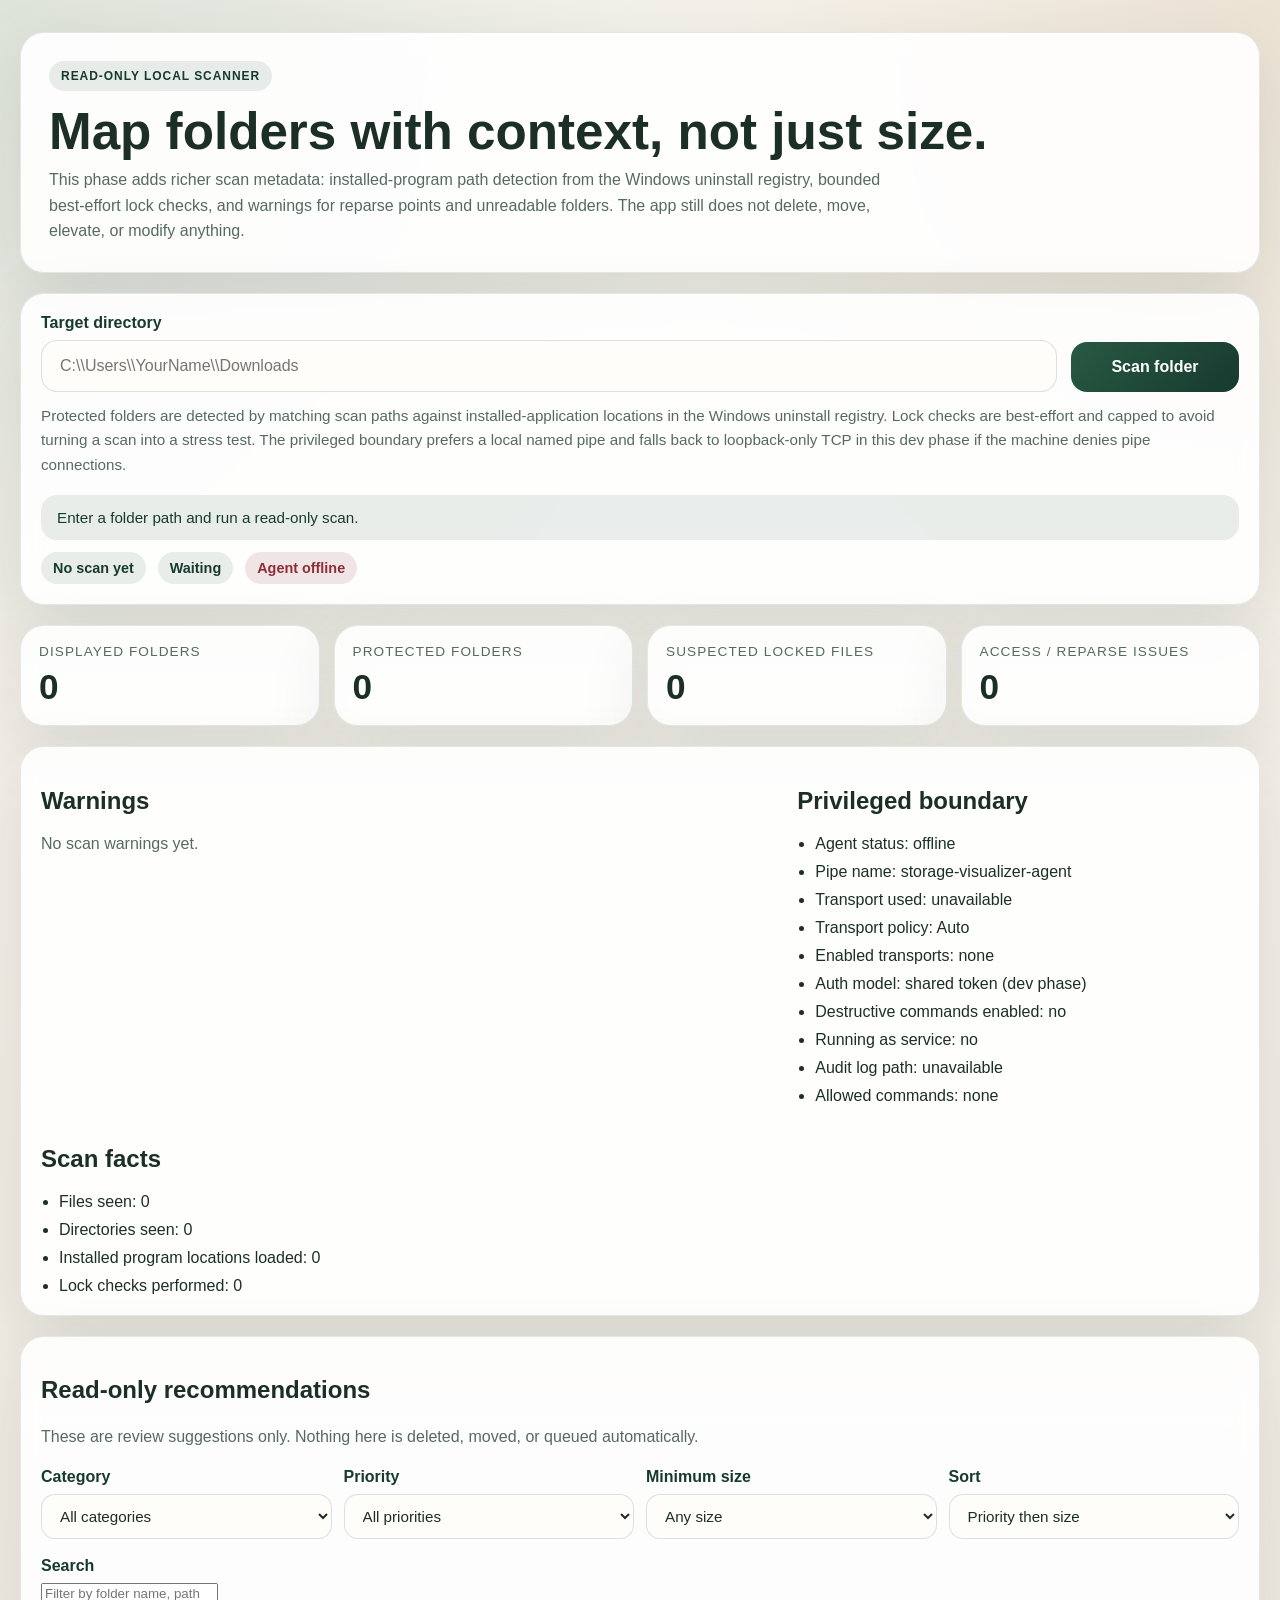
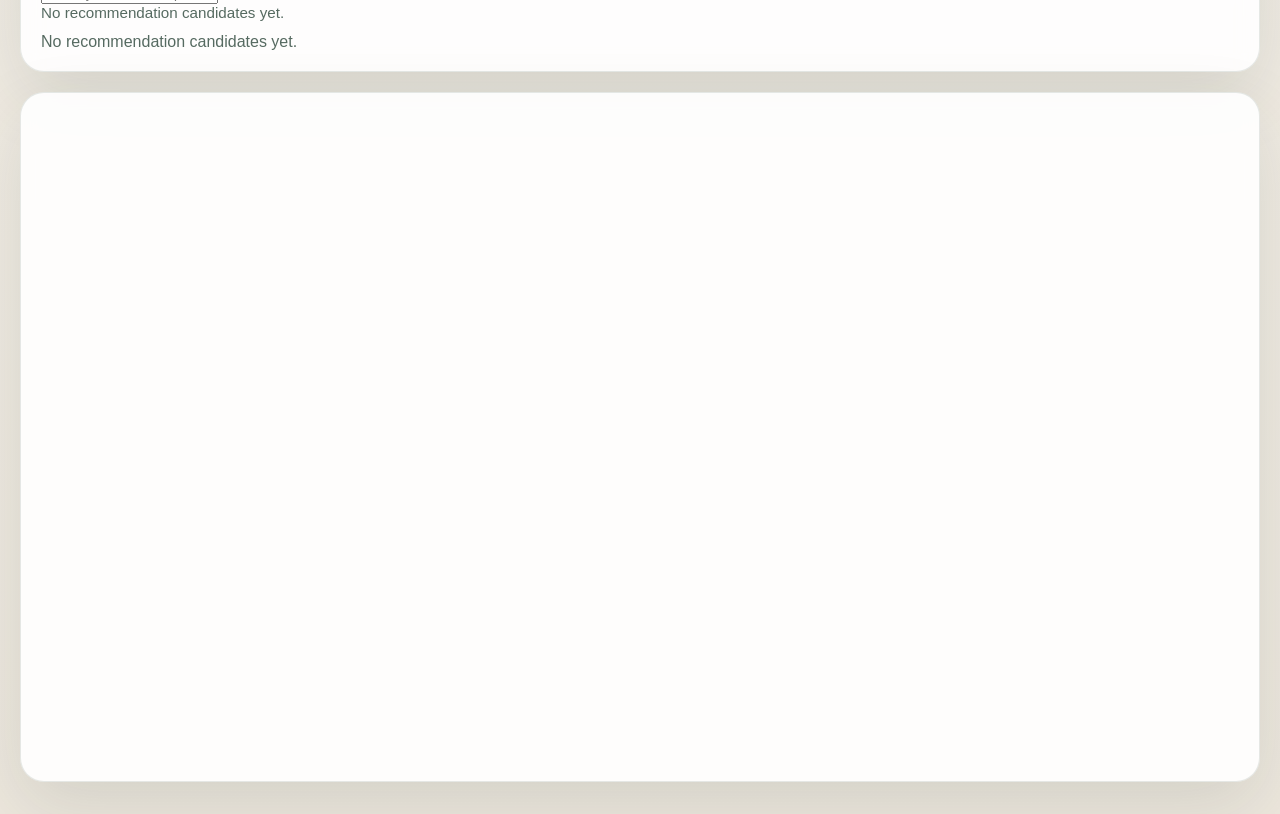
==== src/StorageVisualizer.App/wwwroot/index.html @ 96028c7a "- Hardened OS-level pipe ACL enforcement" ====
<!DOCTYPE html>
<html lang="en">
<head>
    <meta charset="UTF-8">
    <meta name="viewport" content="width=device-width, initial-scale=1.0">
    <title>Storage Visualizer</title>
    <script src="https://cdn.plot.ly/plotly-2.27.0.min.js"></script>
    <style>
        :root {
            color-scheme: light;
            --bg: #f4f1ea;
            --panel: rgba(255, 255, 255, 0.9);
            --panel-border: rgba(51, 74, 61, 0.12);
            --ink: #1b2f26;
            --muted: #566a61;
            --accent: #285943;
            --accent-strong: #173a2f;
            --danger: #8c2f39;
            --warn: #9b6b18;
            --shadow: 0 24px 70px rgba(27, 47, 38, 0.12);
        }

        * {
            box-sizing: border-box;
        }

        body {
            margin: 0;
            min-height: 100vh;
            font-family: "Segoe UI", sans-serif;
            color: var(--ink);
            background:
                radial-gradient(circle at top left, rgba(95, 143, 118, 0.16), transparent 28%),
                radial-gradient(circle at top right, rgba(184, 136, 79, 0.16), transparent 24%),
                linear-gradient(180deg, #f7f4ee 0%, #ede7dd 100%);
        }

        main {
            width: min(1240px, calc(100% - 32px));
            margin: 32px auto;
        }

        .hero,
        .panel,
        .metric {
            background: var(--panel);
            backdrop-filter: blur(10px);
            border: 1px solid var(--panel-border);
            border-radius: 24px;
            box-shadow: var(--shadow);
        }

        .hero {
            padding: 28px;
            margin-bottom: 20px;
        }

        .eyebrow {
            display: inline-flex;
            align-items: center;
            gap: 8px;
            padding: 8px 12px;
            border-radius: 999px;
            background: rgba(40, 89, 67, 0.1);
            color: var(--accent-strong);
            font-size: 12px;
            font-weight: 700;
            letter-spacing: 0.08em;
            text-transform: uppercase;
        }

        h1 {
            margin: 16px 0 10px;
            font-size: clamp(2rem, 4vw, 3.4rem);
            line-height: 0.98;
        }

        .hero p,
        .helper,
        .subtle {
            color: var(--muted);
            line-height: 1.6;
        }

        .hero p {
            max-width: 860px;
            margin: 0;
            font-size: 1rem;
        }

        .panel {
            padding: 20px;
            margin-bottom: 20px;
        }

        .controls {
            display: grid;
            grid-template-columns: minmax(0, 1fr) auto;
            gap: 14px;
            align-items: end;
        }

        .field-label {
            display: block;
            margin-bottom: 8px;
            font-weight: 600;
            color: var(--accent-strong);
        }

        input[type="text"] {
            width: 100%;
            border: 1px solid rgba(27, 47, 38, 0.14);
            border-radius: 16px;
            padding: 16px 18px;
            font-size: 1rem;
            background: #fffdf9;
            color: var(--ink);
        }

        input[type="text"]:focus {
            outline: 2px solid rgba(40, 89, 67, 0.22);
            border-color: rgba(40, 89, 67, 0.36);
        }

        button {
            border: 0;
            border-radius: 16px;
            padding: 16px 22px;
            min-width: 168px;
            font-size: 1rem;
            font-weight: 700;
            cursor: pointer;
            color: #fff;
            background: linear-gradient(135deg, var(--accent) 0%, var(--accent-strong) 100%);
            transition: transform 120ms ease, opacity 120ms ease;
        }

        button:hover:not(:disabled) {
            transform: translateY(-1px);
        }

        button:disabled {
            cursor: wait;
            opacity: 0.72;
        }

        .helper {
            margin-top: 12px;
            font-size: 0.95rem;
        }

        .status {
            margin-top: 18px;
            padding: 14px 16px;
            border-radius: 16px;
            font-size: 0.95rem;
        }

        .status.info {
            color: var(--accent-strong);
            background: rgba(40, 89, 67, 0.1);
        }

        .status.error {
            color: var(--danger);
            background: rgba(140, 47, 57, 0.1);
        }

        .status.warn {
            color: var(--warn);
            background: rgba(155, 107, 24, 0.12);
        }

        .metrics {
            display: grid;
            grid-template-columns: repeat(4, minmax(0, 1fr));
            gap: 14px;
            margin-bottom: 20px;
        }

        .metric {
            padding: 18px;
        }

        .metric-label {
            margin: 0 0 8px;
            font-size: 0.85rem;
            text-transform: uppercase;
            letter-spacing: 0.08em;
            color: var(--muted);
        }

        .metric-value {
            margin: 0;
            font-size: clamp(1.4rem, 3vw, 2.2rem);
            font-weight: 700;
        }

        .detail-grid {
            display: grid;
            grid-template-columns: 1.25fr 0.75fr;
            gap: 20px;
            align-items: start;
        }

        .list {
            margin: 0;
            padding-left: 18px;
        }

        .list li + li {
            margin-top: 10px;
        }

        .empty-note {
            margin: 0;
            color: var(--muted);
        }

        .meta-line {
            display: flex;
            flex-wrap: wrap;
            gap: 12px;
            margin-top: 12px;
            color: var(--muted);
            font-size: 0.92rem;
        }

        .pill {
            display: inline-flex;
            align-items: center;
            padding: 8px 12px;
            border-radius: 999px;
            background: rgba(40, 89, 67, 0.1);
            color: var(--accent-strong);
            font-weight: 600;
            font-size: 0.9rem;
        }

        .pill.offline {
            background: rgba(140, 47, 57, 0.12);
            color: var(--danger);
        }

        .pill.warn {
            background: rgba(155, 107, 24, 0.12);
            color: var(--warn);
        }

        .recommendation-card {
            padding: 16px;
            border-radius: 18px;
            background: rgba(40, 89, 67, 0.06);
            border: 1px solid rgba(40, 89, 67, 0.1);
        }

        .recommendation-card + .recommendation-card {
            margin-top: 14px;
        }

        .recommendation-title {
            margin: 0 0 8px;
            font-size: 1rem;
            color: var(--accent-strong);
        }

        .recommendation-meta {
            margin: 0 0 8px;
            color: var(--muted);
            font-size: 0.92rem;
        }

        .recommendation-filters {
            display: grid;
            grid-template-columns: repeat(4, minmax(0, 1fr));
            gap: 12px;
            margin: 18px 0;
        }

        .recommendation-filters select,
        .recommendation-filters input[type="search"] {
            width: 100%;
            border: 1px solid rgba(27, 47, 38, 0.14);
            border-radius: 14px;
            padding: 12px 14px;
            font-size: 0.95rem;
            background: #fffdf9;
            color: var(--ink);
        }

        .recommendation-summary {
            margin: 0 0 12px;
            color: var(--muted);
            font-size: 0.95rem;
        }

        .chart-shell {
            min-height: 72vh;
            position: relative;
            overflow: hidden;
        }

        #chart {
            width: 100%;
            height: 72vh;
            min-height: 520px;
        }

        .overlay {
            position: absolute;
            inset: 0;
            display: none;
            align-items: center;
            justify-content: center;
            background: rgba(244, 241, 234, 0.72);
            z-index: 1;
        }

        .overlay.active {
            display: flex;
        }

        .spinner {
            width: 56px;
            height: 56px;
            border-radius: 50%;
            border: 5px solid rgba(40, 89, 67, 0.14);
            border-top-color: var(--accent);
            animation: spin 0.9s linear infinite;
        }

        @keyframes spin {
            to {
                transform: rotate(360deg);
            }
        }

        @media (max-width: 900px) {
            .metrics {
                grid-template-columns: repeat(2, minmax(0, 1fr));
            }

            .detail-grid {
                grid-template-columns: 1fr;
            }
        }

        @media (max-width: 720px) {
            main {
                width: min(100% - 20px, 100%);
                margin: 16px auto;
            }

            .hero,
            .panel,
            .metric {
                border-radius: 20px;
                padding: 18px;
            }

            .controls,
            .metrics,
            .recommendation-filters {
                grid-template-columns: 1fr;
            }

            button {
                width: 100%;
            }

            #chart {
                min-height: 420px;
            }
        }
    </style>
</head>
<body>
<main>
    <section class="hero">
        <div class="eyebrow">Read-only local scanner</div>
        <h1>Map folders with context, not just size.</h1>
        <p>
            This phase adds richer scan metadata: installed-program path detection from the Windows uninstall registry,
            bounded best-effort lock checks, and warnings for reparse points and unreadable folders. The app still does not delete,
            move, elevate, or modify anything.
        </p>
    </section>

    <section class="panel">
        <div class="controls">
            <div>
                <label class="field-label" for="targetPath">Target directory</label>
                <input id="targetPath" type="text" placeholder="C:\\Users\\YourName\\Downloads" />
            </div>
            <button id="scanButton" type="button">Scan folder</button>
        </div>

        <div class="helper">
            Protected folders are detected by matching scan paths against installed-application locations in the Windows uninstall registry.
            Lock checks are best-effort and capped to avoid turning a scan into a stress test.
            The privileged boundary prefers a local named pipe and falls back to loopback-only TCP in this dev phase if the machine denies pipe connections.
        </div>

        <div id="status" class="status info">Enter a folder path and run a read-only scan.</div>
        <div class="meta-line">
            <span class="pill" id="rootPathPill">No scan yet</span>
            <span class="pill" id="scanTimePill">Waiting</span>
            <span class="pill offline" id="agentStatusPill">Agent offline</span>
        </div>
    </section>

    <section class="metrics">
        <article class="metric">
            <p class="metric-label">Displayed folders</p>
            <p class="metric-value" id="displayedNodesValue">0</p>
        </article>
        <article class="metric">
            <p class="metric-label">Protected folders</p>
            <p class="metric-value" id="protectedNodesValue">0</p>
        </article>
        <article class="metric">
            <p class="metric-label">Suspected locked files</p>
            <p class="metric-value" id="lockedFilesValue">0</p>
        </article>
        <article class="metric">
            <p class="metric-label">Access / reparse issues</p>
            <p class="metric-value" id="issueCountValue">0</p>
        </article>
    </section>

    <section class="panel detail-grid">
        <div>
            <h2>Warnings</h2>
            <ul id="warningsList" class="list"></ul>
            <p id="warningsEmpty" class="empty-note">No scan warnings yet.</p>
        </div>
        <div>
            <h2>Privileged boundary</h2>
            <ul id="agentFactsList" class="list">
                <li>Agent status: offline</li>
                <li>Transport: named pipe preferred, loopback fallback enabled</li>
                <li>Auth model: shared token in this dev phase</li>
                <li>Destructive commands: denied in this phase</li>
            </ul>
        </div>
        <div>
            <h2>Scan facts</h2>
            <ul id="factsList" class="list">
                <li>Files seen: 0</li>
                <li>Directories seen: 0</li>
                <li>Installed program locations loaded: 0</li>
                <li>Lock checks performed: 0</li>
            </ul>
        </div>
    </section>

    <section class="panel">
        <h2>Read-only recommendations</h2>
        <p class="subtle">
            These are review suggestions only. Nothing here is deleted, moved, or queued automatically.
        </p>
        <div class="recommendation-filters">
            <div>
                <label class="field-label" for="recommendationCategoryFilter">Category</label>
                <select id="recommendationCategoryFilter">
                    <option value="all">All categories</option>
                </select>
            </div>
            <div>
                <label class="field-label" for="recommendationPriorityFilter">Priority</label>
                <select id="recommendationPriorityFilter">
                    <option value="all">All priorities</option>
                    <option value="high">High</option>
                    <option value="medium">Medium</option>
                    <option value="review">Review</option>
                </select>
            </div>
            <div>
                <label class="field-label" for="recommendationSizeFilter">Minimum size</label>
                <select id="recommendationSizeFilter">
                    <option value="0">Any size</option>
                    <option value="134217728">128 MB+</option>
                    <option value="268435456">256 MB+</option>
                    <option value="536870912">512 MB+</option>
                    <option value="1073741824">1 GB+</option>
                </select>
            </div>
            <div>
                <label class="field-label" for="recommendationSort">Sort</label>
                <select id="recommendationSort">
                    <option value="priority">Priority then size</option>
                    <option value="size">Largest first</option>
                    <option value="category">Category</option>
                </select>
            </div>
        </div>
        <div>
            <label class="field-label" for="recommendationSearch">Search</label>
            <input id="recommendationSearch" type="search" placeholder="Filter by folder name, path, or reason" />
        </div>
        <p id="recommendationSummary" class="recommendation-summary">No recommendation candidates yet.</p>
        <div id="recommendationsList"></div>
        <p id="recommendationsEmpty" class="empty-note">No recommendation candidates yet.</p>
    </section>

    <section class="panel chart-shell">
        <div id="overlay" class="overlay" aria-hidden="true">
            <div class="spinner" aria-label="Scanning"></div>
        </div>
        <div id="chart"></div>
    </section>
</main>

<script>
    const targetPathInput = document.getElementById("targetPath");
    const scanButton = document.getElementById("scanButton");
    const overlay = document.getElementById("overlay");
    const statusBox = document.getElementById("status");
    const chartDiv = document.getElementById("chart");
    const rootPathPill = document.getElementById("rootPathPill");
    const scanTimePill = document.getElementById("scanTimePill");
    const displayedNodesValue = document.getElementById("displayedNodesValue");
    const protectedNodesValue = document.getElementById("protectedNodesValue");
    const lockedFilesValue = document.getElementById("lockedFilesValue");
    const issueCountValue = document.getElementById("issueCountValue");
    const agentStatusPill = document.getElementById("agentStatusPill");
    const agentFactsList = document.getElementById("agentFactsList");
    const warningsList = document.getElementById("warningsList");
    const warningsEmpty = document.getElementById("warningsEmpty");
    const factsList = document.getElementById("factsList");
    const recommendationsList = document.getElementById("recommendationsList");
    const recommendationsEmpty = document.getElementById("recommendationsEmpty");
    const recommendationCategoryFilter = document.getElementById("recommendationCategoryFilter");
    const recommendationPriorityFilter = document.getElementById("recommendationPriorityFilter");
    const recommendationSizeFilter = document.getElementById("recommendationSizeFilter");
    const recommendationSort = document.getElementById("recommendationSort");
    const recommendationSearch = document.getElementById("recommendationSearch");
    const recommendationSummary = document.getElementById("recommendationSummary");
    let latestRecommendations = [];

    const setStatus = (message, kind = "info") => {
        statusBox.textContent = message;
        statusBox.className = `status ${kind}`;
    };

    const formatTimestamp = (value) => {
        if (!value) {
            return "Waiting";
        }

        const date = new Date(value);
        if (Number.isNaN(date.getTime())) {
            return "Unknown";
        }

        return date.toLocaleString();
    };

    const formatBytes = (value) => {
        const bytes = Number(value || 0);
        if (bytes >= 1073741824) {
            return `${(bytes / 1073741824).toFixed(2)} GB`;
        }

        if (bytes >= 1048576) {
            return `${(bytes / 1048576).toFixed(1)} MB`;
        }

        if (bytes >= 1024) {
            return `${(bytes / 1024).toFixed(1)} KB`;
        }

        return `${bytes} bytes`;
    };

    const renderSummary = (summary) => {
        rootPathPill.textContent = summary.rootPath || "Unknown root";
        scanTimePill.textContent = `Scanned ${formatTimestamp(summary.scannedAtUtc)}`;
        displayedNodesValue.textContent = summary.displayedNodeCount ?? 0;
        protectedNodesValue.textContent = summary.protectedNodeCount ?? 0;
        lockedFilesValue.textContent = summary.suspectedLockedFileCount ?? 0;
        issueCountValue.textContent = (summary.accessIssueCount ?? 0) + (summary.reparsePointSkipCount ?? 0);

        const warnings = summary.warnings || [];
        warningsList.innerHTML = "";
        warningsEmpty.style.display = warnings.length ? "none" : "block";
        warnings.forEach((warning) => {
            const item = document.createElement("li");
            item.textContent = warning;
            warningsList.appendChild(item);
        });

        factsList.innerHTML = "";
        [
            `Files seen: ${summary.totalFilesSeen ?? 0}`,
            `Directories seen: ${summary.totalDirectoriesSeen ?? 0}`,
            `Installed program locations loaded: ${summary.installedProgramLocationCount ?? 0}`,
            `Lock checks performed: ${summary.lockChecksPerformed ?? 0}`,
            `Recommendation candidates: ${summary.recommendationCount ?? 0}`,
            `Skipped directories by rule: ${summary.skippedDirectoryCount ?? 0}`,
            `Reparse points skipped: ${summary.reparsePointSkipCount ?? 0}`,
            `Unreadable items: ${summary.accessIssueCount ?? 0}`
        ].forEach((fact) => {
            const item = document.createElement("li");
            item.textContent = fact;
            factsList.appendChild(item);
        });
    };

    const priorityScore = (value) => {
        if (value === "high") {
            return 3;
        }

        if (value === "medium") {
            return 2;
        }

        return 1;
    };

    const hydrateRecommendationFilters = (recommendations) => {
        const categories = [...new Set((recommendations || []).map((item) => item.category).filter(Boolean))].sort();
        const previousValue = recommendationCategoryFilter.value;
        recommendationCategoryFilter.innerHTML = '<option value="all">All categories</option>';

        categories.forEach((category) => {
            const option = document.createElement("option");
            option.value = category;
            option.textContent = category;
            recommendationCategoryFilter.appendChild(option);
        });

        recommendationCategoryFilter.value = categories.includes(previousValue) ? previousValue : "all";
    };

    const applyRecommendationFilters = (recommendations) => {
        const category = recommendationCategoryFilter.value;
        const priority = recommendationPriorityFilter.value;
        const minimumSize = Number(recommendationSizeFilter.value || 0);
        const query = recommendationSearch.value.trim().toLowerCase();
        const sortMode = recommendationSort.value;

        const filtered = (recommendations || []).filter((item) => {
            if (category !== "all" && item.category !== category) {
                return false;
            }

            if (priority !== "all" && item.priority !== priority) {
                return false;
            }

            if ((item.estimatedBytes || 0) < minimumSize) {
                return false;
            }

            if (!query) {
                return true;
            }

            const haystack = [
                item.title,
                item.path,
                item.reason,
                item.category,
                ...(item.signals || [])
            ].join(" ").toLowerCase();

            return haystack.includes(query);
        });

        filtered.sort((left, right) => {
            if (sortMode === "size") {
                return (right.estimatedBytes || 0) - (left.estimatedBytes || 0);
            }

            if (sortMode === "category") {
                return `${left.category}`.localeCompare(`${right.category}`) ||
                    (right.estimatedBytes || 0) - (left.estimatedBytes || 0);
            }

            return priorityScore(right.priority) - priorityScore(left.priority) ||
                (right.estimatedBytes || 0) - (left.estimatedBytes || 0);
        });

        return filtered;
    };

    const renderRecommendations = (recommendations) => {
        latestRecommendations = recommendations || [];
        hydrateRecommendationFilters(latestRecommendations);
        const items = applyRecommendationFilters(latestRecommendations);
        recommendationsList.innerHTML = "";
        recommendationsEmpty.style.display = items.length ? "none" : "block";
        recommendationSummary.textContent = items.length
            ? `Showing ${items.length} of ${latestRecommendations.length} review candidates.`
            : latestRecommendations.length
                ? "No review candidates match the current filters."
                : "No recommendation candidates yet.";

        items.forEach((recommendation) => {
            const card = document.createElement("article");
            card.className = "recommendation-card";

            const title = document.createElement("h3");
            title.className = "recommendation-title";
            title.textContent = recommendation.title || "Review candidate";
            card.appendChild(title);

            const meta = document.createElement("p");
            meta.className = "recommendation-meta";
            meta.textContent = `${recommendation.category || "Unknown"} | ${recommendation.priority || "review"} | ${formatBytes(recommendation.estimatedBytes ?? 0)}`;
            card.appendChild(meta);

            const path = document.createElement("p");
            path.className = "recommendation-meta";
            path.textContent = recommendation.path || "";
            card.appendChild(path);

            const reason = document.createElement("p");
            reason.textContent = recommendation.reason || "";
            card.appendChild(reason);

            const signals = document.createElement("ul");
            signals.className = "list";
            (recommendation.signals || []).forEach((signal) => {
                const item = document.createElement("li");
                item.textContent = signal;
                signals.appendChild(item);
            });

            card.appendChild(signals);
            recommendationsList.appendChild(card);
        });
    };

    const renderChart = (payload) => {
        const customData = (payload.nodeDetails || []).map((detail) => ([
            detail.isProtected ? "Yes" : "No",
            detail.protectionReason || "None",
            detail.suspectedLockedFileCount ?? 0,
            detail.accessIssueCount ?? 0,
            detail.reparsePointSkipCount ?? 0,
            detail.skippedDirectoryCount ?? 0,
            detail.directFileCount ?? 0,
            detail.directChildDirectoryCount ?? 0,
            detail.directArchiveFileCount ?? 0,
            detail.directInstallerFileCount ?? 0,
            detail.directLogFileCount ?? 0,
            detail.largeDirectFileCount ?? 0,
            detail.latestContentWriteUtc ? formatTimestamp(detail.latestContentWriteUtc) : "Unknown"
        ]));

        const trace = [{
            type: "sunburst",
            ids: payload.ids,
            labels: payload.labels,
            parents: payload.parents,
            values: payload.values,
            customdata: customData,
            branchvalues: "total",
            maxdepth: 3,
            textinfo: "label+value+percent parent",
            hovertemplate:
                "<b>%{label}</b><br>" +
                "Size: %{value} bytes<br>" +
                "Protected: %{customdata[0]}<br>" +
                "Protection reason: %{customdata[1]}<br>" +
                "Suspected locked files: %{customdata[2]}<br>" +
                "Access issues: %{customdata[3]}<br>" +
                "Reparse skips: %{customdata[4]}<br>" +
                "Rule-based skipped dirs: %{customdata[5]}<br>" +
                "Direct files: %{customdata[6]}<br>" +
                "Direct child dirs: %{customdata[7]}<br>" +
                "Archive files: %{customdata[8]}<br>" +
                "Installer files: %{customdata[9]}<br>" +
                "Log files: %{customdata[10]}<br>" +
                "Large direct files: %{customdata[11]}<br>" +
                "Latest content write: %{customdata[12]}<extra></extra>",
            marker: {
                line: {
                    width: 1,
                    color: "#fffdf9"
                }
            }
        }];

        const layout = {
            margin: { l: 0, r: 0, b: 0, t: 0 },
            paper_bgcolor: "rgba(0,0,0,0)",
            plot_bgcolor: "rgba(0,0,0,0)",
            sunburstcolorway: ["#285943", "#b8884f", "#406c8d", "#9c5c3f", "#607d5a", "#5f4b8b"]
        };

        Plotly.newPlot(chartDiv, trace, layout, { responsive: true });
    };

    const renderAgentStatus = (payload) => {
        const isReachable = !!payload?.isReachable;
        const status = payload?.status || {};

        agentStatusPill.textContent = isReachable
            ? `Agent online: ${status.agentMode || "unknown"}`
            : (payload?.message || "Agent offline");
        agentStatusPill.className = `pill ${isReachable ? "warn" : "offline"}`;

        agentFactsList.innerHTML = "";
        [
            `Agent status: ${isReachable ? "online" : "offline"}`,
            `Pipe name: ${status.pipeName || "storage-visualizer-agent"}`,
            `Transport used: ${payload?.transport || "unavailable"}`,
            `Transport policy: ${payload?.configuredTransportMode || status.transportMode || "Auto"}`,
            `Enabled transports: ${(status.enabledTransports || []).join(", ") || "none"}`,
            `Auth model: ${status.currentUserOnly ? "current-user-only" : "shared token (dev phase)"}`,
            `Destructive commands enabled: ${status.destructiveOperationsEnabled ? "yes" : "no"}`,
            `Running as service: ${status.runningAsService ? "yes" : "no"}`,
            `Audit log path: ${status.auditLogPath || "unavailable"}`,
            `Allowed commands: ${(status.allowedCommands || []).join(", ") || "none"}`
        ].forEach((fact) => {
            const item = document.createElement("li");
            item.textContent = fact;
            agentFactsList.appendChild(item);
        });
    };

    const refreshAgentStatus = async () => {
        try {
            const response = await fetch("/api/agent/status");
            const body = await response.json().catch(() => ({}));
            renderAgentStatus(body);
        } catch {
            renderAgentStatus({ isReachable: false, message: "Agent offline" });
        }
    };

    scanButton.addEventListener("click", async () => {
        const targetPath = targetPathInput.value.trim();
        if (!targetPath) {
            setStatus("Provide a directory path before scanning.", "error");
            return;
        }

        localStorage.setItem("storage-visualizer:last-path", targetPath);
        scanButton.disabled = true;
        overlay.classList.add("active");
        Plotly.purge(chartDiv);
        setStatus("Scanning in read-only mode with metadata collection...", "info");

        try {
            const response = await fetch(`/api/scan?targetPath=${encodeURIComponent(targetPath)}`);
            const body = await response.json().catch(() => ({}));

            if (!response.ok) {
                throw new Error(body.detail || body.title || "Scan failed.");
            }

            renderSummary(body.summary || {});
            renderRecommendations(body.recommendations || []);
            renderChart(body);
            await refreshAgentStatus();

            if ((body.summary?.warnings || []).length > 0) {
                setStatus("Scan complete. Review warnings before treating anything as safe to remove.", "warn");
            } else {
                setStatus("Scan complete. No warnings were raised for the displayed nodes.", "info");
            }
        } catch (error) {
            setStatus(error.message, "error");
        } finally {
            overlay.classList.remove("active");
            scanButton.disabled = false;
        }
    });

    const savedPath = localStorage.getItem("storage-visualizer:last-path");
    if (savedPath) {
        targetPathInput.value = savedPath;
    }

    recommendationCategoryFilter.addEventListener("change", () => renderRecommendations(latestRecommendations));
    recommendationPriorityFilter.addEventListener("change", () => renderRecommendations(latestRecommendations));
    recommendationSizeFilter.addEventListener("change", () => renderRecommendations(latestRecommendations));
    recommendationSort.addEventListener("change", () => renderRecommendations(latestRecommendations));
    recommendationSearch.addEventListener("input", () => renderRecommendations(latestRecommendations));

    refreshAgentStatus();
</script>
</body>
</html>
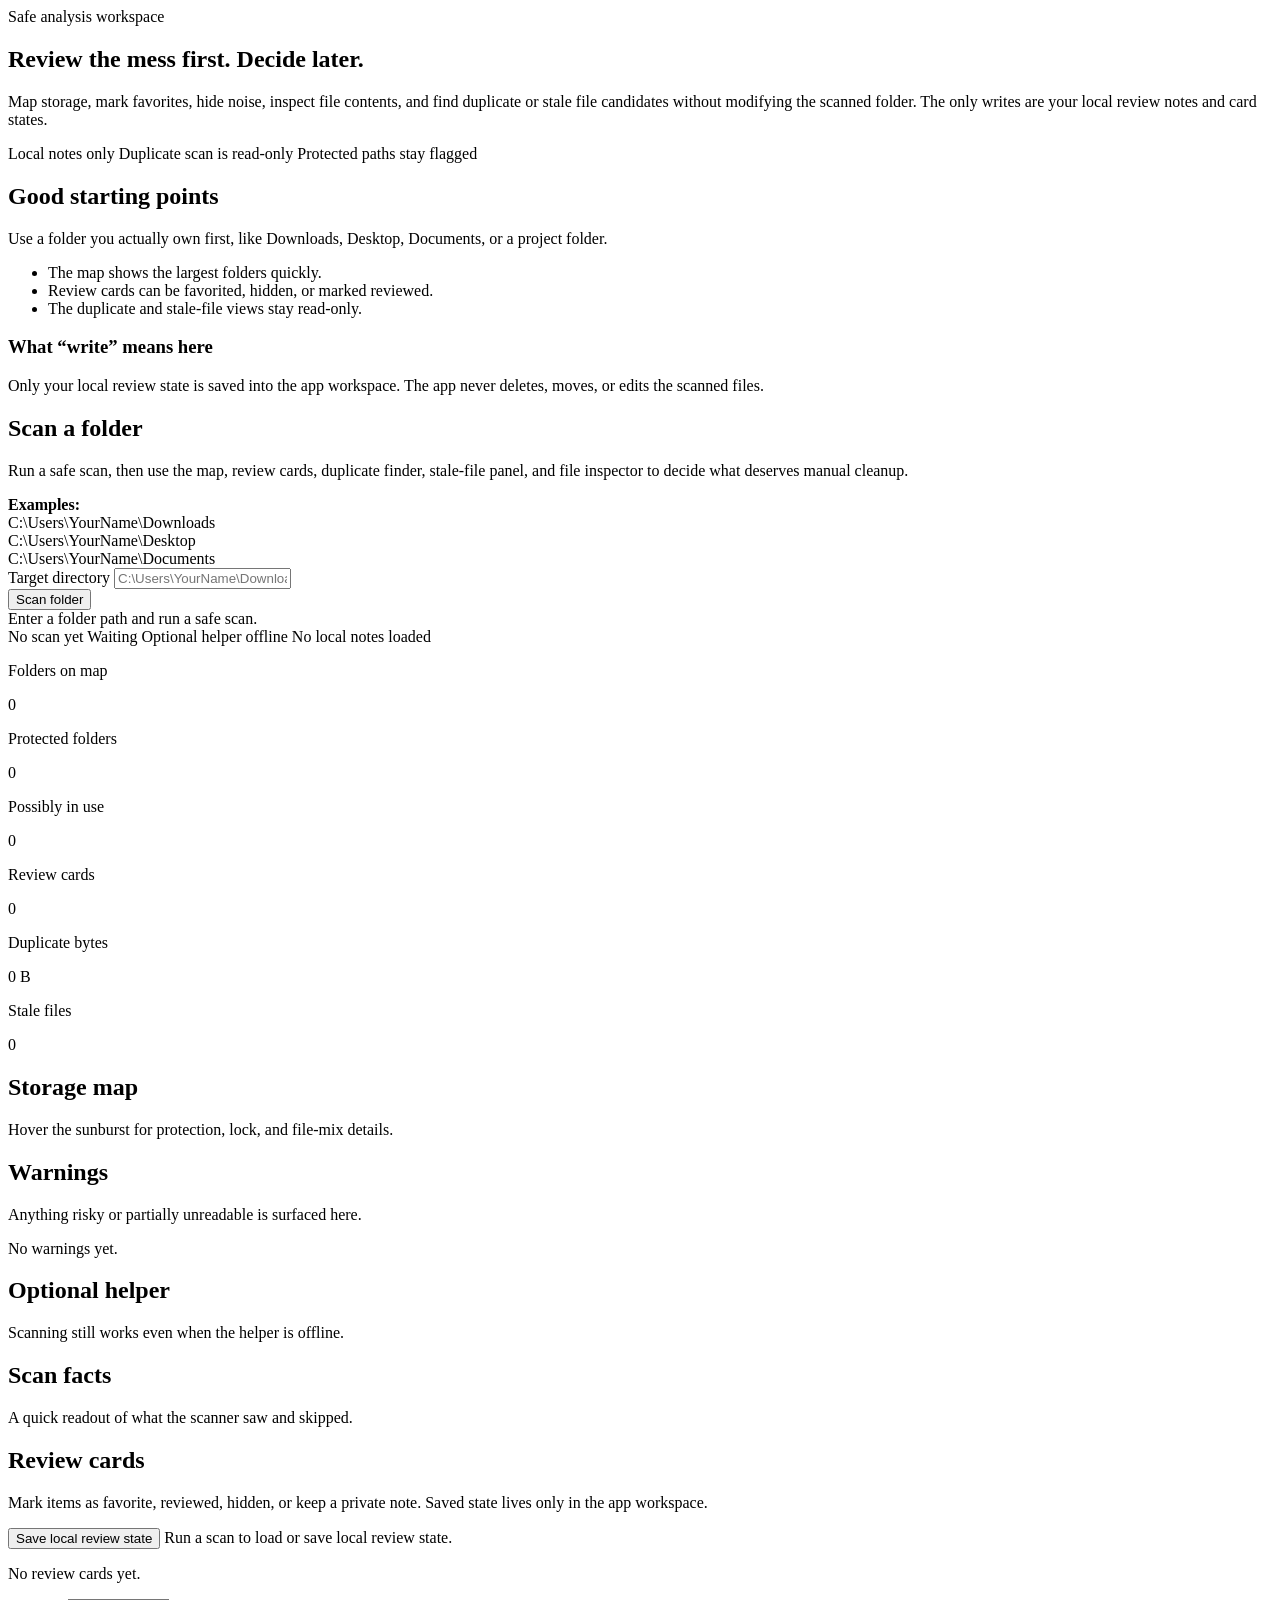
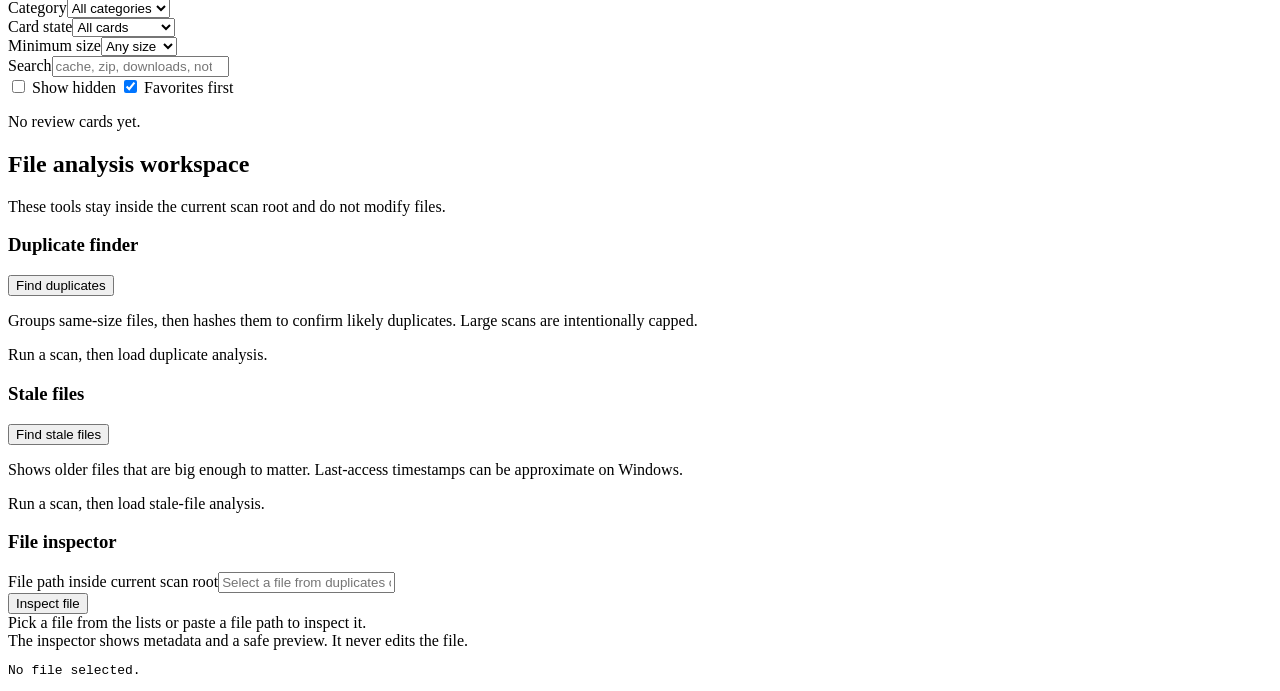
==== commit 5156407e: "w" ====
--- a/src/StorageVisualizer.App/wwwroot/index.html
+++ b/src/StorageVisualizer.App/wwwroot/index.html
@@ -5,885 +5,142 @@
     <meta name="viewport" content="width=device-width, initial-scale=1.0">
     <title>Storage Visualizer</title>
     <script src="https://cdn.plot.ly/plotly-2.27.0.min.js"></script>
-    <style>
-        :root {
-            color-scheme: light;
-            --bg: #f4f1ea;
-            --panel: rgba(255, 255, 255, 0.9);
-            --panel-border: rgba(51, 74, 61, 0.12);
-            --ink: #1b2f26;
-            --muted: #566a61;
-            --accent: #285943;
-            --accent-strong: #173a2f;
-            --danger: #8c2f39;
-            --warn: #9b6b18;
-            --shadow: 0 24px 70px rgba(27, 47, 38, 0.12);
-        }
-
-        * {
-            box-sizing: border-box;
-        }
-
-        body {
-            margin: 0;
-            min-height: 100vh;
-            font-family: "Segoe UI", sans-serif;
-            color: var(--ink);
-            background:
-                radial-gradient(circle at top left, rgba(95, 143, 118, 0.16), transparent 28%),
-                radial-gradient(circle at top right, rgba(184, 136, 79, 0.16), transparent 24%),
-                linear-gradient(180deg, #f7f4ee 0%, #ede7dd 100%);
-        }
-
-        main {
-            width: min(1240px, calc(100% - 32px));
-            margin: 32px auto;
-        }
-
-        .hero,
-        .panel,
-        .metric {
-            background: var(--panel);
-            backdrop-filter: blur(10px);
-            border: 1px solid var(--panel-border);
-            border-radius: 24px;
-            box-shadow: var(--shadow);
-        }
-
-        .hero {
-            padding: 28px;
-            margin-bottom: 20px;
-        }
-
-        .eyebrow {
-            display: inline-flex;
-            align-items: center;
-            gap: 8px;
-            padding: 8px 12px;
-            border-radius: 999px;
-            background: rgba(40, 89, 67, 0.1);
-            color: var(--accent-strong);
-            font-size: 12px;
-            font-weight: 700;
-            letter-spacing: 0.08em;
-            text-transform: uppercase;
-        }
-
-        h1 {
-            margin: 16px 0 10px;
-            font-size: clamp(2rem, 4vw, 3.4rem);
-            line-height: 0.98;
-        }
-
-        .hero p,
-        .helper,
-        .subtle {
-            color: var(--muted);
-            line-height: 1.6;
-        }
-
-        .hero p {
-            max-width: 860px;
-            margin: 0;
-            font-size: 1rem;
-        }
-
-        .panel {
-            padding: 20px;
-            margin-bottom: 20px;
-        }
-
-        .controls {
-            display: grid;
-            grid-template-columns: minmax(0, 1fr) auto;
-            gap: 14px;
-            align-items: end;
-        }
-
-        .field-label {
-            display: block;
-            margin-bottom: 8px;
-            font-weight: 600;
-            color: var(--accent-strong);
-        }
-
-        input[type="text"] {
-            width: 100%;
-            border: 1px solid rgba(27, 47, 38, 0.14);
-            border-radius: 16px;
-            padding: 16px 18px;
-            font-size: 1rem;
-            background: #fffdf9;
-            color: var(--ink);
-        }
-
-        input[type="text"]:focus {
-            outline: 2px solid rgba(40, 89, 67, 0.22);
-            border-color: rgba(40, 89, 67, 0.36);
-        }
-
-        button {
-            border: 0;
-            border-radius: 16px;
-            padding: 16px 22px;
-            min-width: 168px;
-            font-size: 1rem;
-            font-weight: 700;
-            cursor: pointer;
-            color: #fff;
-            background: linear-gradient(135deg, var(--accent) 0%, var(--accent-strong) 100%);
-            transition: transform 120ms ease, opacity 120ms ease;
-        }
-
-        button:hover:not(:disabled) {
-            transform: translateY(-1px);
-        }
-
-        button:disabled {
-            cursor: wait;
-            opacity: 0.72;
-        }
-
-        .helper {
-            margin-top: 12px;
-            font-size: 0.95rem;
-        }
-
-        .status {
-            margin-top: 18px;
-            padding: 14px 16px;
-            border-radius: 16px;
-            font-size: 0.95rem;
-        }
-
-        .status.info {
-            color: var(--accent-strong);
-            background: rgba(40, 89, 67, 0.1);
-        }
-
-        .status.error {
-            color: var(--danger);
-            background: rgba(140, 47, 57, 0.1);
-        }
-
-        .status.warn {
-            color: var(--warn);
-            background: rgba(155, 107, 24, 0.12);
-        }
-
-        .metrics {
-            display: grid;
-            grid-template-columns: repeat(4, minmax(0, 1fr));
-            gap: 14px;
-            margin-bottom: 20px;
-        }
-
-        .metric {
-            padding: 18px;
-        }
-
-        .metric-label {
-            margin: 0 0 8px;
-            font-size: 0.85rem;
-            text-transform: uppercase;
-            letter-spacing: 0.08em;
-            color: var(--muted);
-        }
-
-        .metric-value {
-            margin: 0;
-            font-size: clamp(1.4rem, 3vw, 2.2rem);
-            font-weight: 700;
-        }
-
-        .detail-grid {
-            display: grid;
-            grid-template-columns: 1.25fr 0.75fr;
-            gap: 20px;
-            align-items: start;
-        }
-
-        .list {
-            margin: 0;
-            padding-left: 18px;
-        }
-
-        .list li + li {
-            margin-top: 10px;
-        }
-
-        .empty-note {
-            margin: 0;
-            color: var(--muted);
-        }
-
-        .meta-line {
-            display: flex;
-            flex-wrap: wrap;
-            gap: 12px;
-            margin-top: 12px;
-            color: var(--muted);
-            font-size: 0.92rem;
-        }
-
-        .pill {
-            display: inline-flex;
-            align-items: center;
-            padding: 8px 12px;
-            border-radius: 999px;
-            background: rgba(40, 89, 67, 0.1);
-            color: var(--accent-strong);
-            font-weight: 600;
-            font-size: 0.9rem;
-        }
-
-        .pill.offline {
-            background: rgba(140, 47, 57, 0.12);
-            color: var(--danger);
-        }
-
-        .pill.warn {
-            background: rgba(155, 107, 24, 0.12);
-            color: var(--warn);
-        }
-
-        .recommendation-card {
-            padding: 16px;
-            border-radius: 18px;
-            background: rgba(40, 89, 67, 0.06);
-            border: 1px solid rgba(40, 89, 67, 0.1);
-        }
-
-        .recommendation-card + .recommendation-card {
-            margin-top: 14px;
-        }
-
-        .recommendation-title {
-            margin: 0 0 8px;
-            font-size: 1rem;
-            color: var(--accent-strong);
-        }
-
-        .recommendation-meta {
-            margin: 0 0 8px;
-            color: var(--muted);
-            font-size: 0.92rem;
-        }
-
-        .recommendation-filters {
-            display: grid;
-            grid-template-columns: repeat(4, minmax(0, 1fr));
-            gap: 12px;
-            margin: 18px 0;
-        }
-
-        .recommendation-filters select,
-        .recommendation-filters input[type="search"] {
-            width: 100%;
-            border: 1px solid rgba(27, 47, 38, 0.14);
-            border-radius: 14px;
-            padding: 12px 14px;
-            font-size: 0.95rem;
-            background: #fffdf9;
-            color: var(--ink);
-        }
-
-        .recommendation-summary {
-            margin: 0 0 12px;
-            color: var(--muted);
-            font-size: 0.95rem;
-        }
-
-        .chart-shell {
-            min-height: 72vh;
-            position: relative;
-            overflow: hidden;
-        }
-
-        #chart {
-            width: 100%;
-            height: 72vh;
-            min-height: 520px;
-        }
-
-        .overlay {
-            position: absolute;
-            inset: 0;
-            display: none;
-            align-items: center;
-            justify-content: center;
-            background: rgba(244, 241, 234, 0.72);
-            z-index: 1;
-        }
-
-        .overlay.active {
-            display: flex;
-        }
-
-        .spinner {
-            width: 56px;
-            height: 56px;
-            border-radius: 50%;
-            border: 5px solid rgba(40, 89, 67, 0.14);
-            border-top-color: var(--accent);
-            animation: spin 0.9s linear infinite;
-        }
-
-        @keyframes spin {
-            to {
-                transform: rotate(360deg);
-            }
-        }
-
-        @media (max-width: 900px) {
-            .metrics {
-                grid-template-columns: repeat(2, minmax(0, 1fr));
-            }
-
-            .detail-grid {
-                grid-template-columns: 1fr;
-            }
-        }
-
-        @media (max-width: 720px) {
-            main {
-                width: min(100% - 20px, 100%);
-                margin: 16px auto;
-            }
-
-            .hero,
-            .panel,
-            .metric {
-                border-radius: 20px;
-                padding: 18px;
-            }
-
-            .controls,
-            .metrics,
-            .recommendation-filters {
-                grid-template-columns: 1fr;
-            }
-
-            button {
-                width: 100%;
-            }
-
-            #chart {
-                min-height: 420px;
-            }
-        }
-    </style>
+    <link rel="stylesheet" href="/app.css">
 </head>
 <body>
 <main>
     <section class="hero">
-        <div class="eyebrow">Read-only local scanner</div>
-        <h1>Map folders with context, not just size.</h1>
-        <p>
-            This phase adds richer scan metadata: installed-program path detection from the Windows uninstall registry,
-            bounded best-effort lock checks, and warnings for reparse points and unreadable folders. The app still does not delete,
-            move, elevate, or modify anything.
-        </p>
+        <div>
+            <div class="eyebrow">Safe analysis workspace</div>
+            <h1>Review the mess first. Decide later.</h1>
+            <p class="subtle">Map storage, mark favorites, hide noise, inspect file contents, and find duplicate or stale file candidates without modifying the scanned folder. The only writes are your local review notes and card states.</p>
+            <div class="row hero-pills">
+                <span class="pill">Local notes only</span>
+                <span class="pill">Duplicate scan is read-only</span>
+                <span class="pill">Protected paths stay flagged</span>
+            </div>
+        </div>
+        <div class="aside">
+            <div class="mini dark">
+                <h2>Good starting points</h2>
+                <p class="helper">Use a folder you actually own first, like Downloads, Desktop, Documents, or a project folder.</p>
+                <ul class="list">
+                    <li>The map shows the largest folders quickly.</li>
+                    <li>Review cards can be favorited, hidden, or marked reviewed.</li>
+                    <li>The duplicate and stale-file views stay read-only.</li>
+                </ul>
+            </div>
+            <div class="mini">
+                <h3>What “write” means here</h3>
+                <p class="helper">Only your local review state is saved into the app workspace. The app never deletes, moves, or edits the scanned files.</p>
+            </div>
+        </div>
     </section>
 
     <section class="panel">
+        <div class="head">
+            <div>
+                <h2>Scan a folder</h2>
+                <p class="subtle">Run a safe scan, then use the map, review cards, duplicate finder, stale-file panel, and file inspector to decide what deserves manual cleanup.</p>
+            </div>
+            <div class="note"><strong>Examples:</strong><br>C:\Users\YourName\Downloads<br>C:\Users\YourName\Desktop<br>C:\Users\YourName\Documents</div>
+        </div>
         <div class="controls">
-            <div>
-                <label class="field-label" for="targetPath">Target directory</label>
-                <input id="targetPath" type="text" placeholder="C:\\Users\\YourName\\Downloads" />
+            <div class="field">
+                <label class="label" for="targetPath">Target directory</label>
+                <input id="targetPath" type="text" placeholder="C:\Users\YourName\Downloads">
             </div>
             <button id="scanButton" type="button">Scan folder</button>
         </div>
-
-        <div class="helper">
-            Protected folders are detected by matching scan paths against installed-application locations in the Windows uninstall registry.
-            Lock checks are best-effort and capped to avoid turning a scan into a stress test.
-            The privileged boundary prefers a local named pipe and falls back to loopback-only TCP in this dev phase if the machine denies pipe connections.
-        </div>
-
-        <div id="status" class="status info">Enter a folder path and run a read-only scan.</div>
-        <div class="meta-line">
+        <div id="status" class="status info">Enter a folder path and run a safe scan.</div>
+        <div class="row meta-pills">
             <span class="pill" id="rootPathPill">No scan yet</span>
             <span class="pill" id="scanTimePill">Waiting</span>
-            <span class="pill offline" id="agentStatusPill">Agent offline</span>
+            <span class="pill offline" id="agentStatusPill">Optional helper offline</span>
+            <span class="pill" id="saveReviewPill">No local notes loaded</span>
         </div>
     </section>
 
     <section class="metrics">
-        <article class="metric">
-            <p class="metric-label">Displayed folders</p>
-            <p class="metric-value" id="displayedNodesValue">0</p>
-        </article>
-        <article class="metric">
-            <p class="metric-label">Protected folders</p>
-            <p class="metric-value" id="protectedNodesValue">0</p>
-        </article>
-        <article class="metric">
-            <p class="metric-label">Suspected locked files</p>
-            <p class="metric-value" id="lockedFilesValue">0</p>
-        </article>
-        <article class="metric">
-            <p class="metric-label">Access / reparse issues</p>
-            <p class="metric-value" id="issueCountValue">0</p>
-        </article>
+        <article class="metric"><p class="k">Folders on map</p><p class="v" id="displayedNodesValue">0</p></article>
+        <article class="metric"><p class="k">Protected folders</p><p class="v" id="protectedNodesValue">0</p></article>
+        <article class="metric"><p class="k">Possibly in use</p><p class="v" id="lockedFilesValue">0</p></article>
+        <article class="metric"><p class="k">Review cards</p><p class="v" id="recommendationCountValue">0</p></article>
+        <article class="metric"><p class="k">Duplicate bytes</p><p class="v" id="duplicateBytesValue">0 B</p></article>
+        <article class="metric"><p class="k">Stale files</p><p class="v" id="staleFileCountValue">0</p></article>
     </section>
 
-    <section class="panel detail-grid">
-        <div>
-            <h2>Warnings</h2>
-            <ul id="warningsList" class="list"></ul>
-            <p id="warningsEmpty" class="empty-note">No scan warnings yet.</p>
+    <section class="top">
+        <div class="panel chart-shell">
+            <div class="head">
+                <div>
+                    <h2>Storage map</h2>
+                    <p class="subtle">Hover the sunburst for protection, lock, and file-mix details.</p>
+                </div>
+            </div>
+            <div id="chart"></div>
+            <div class="overlay" id="overlay"><div class="spinner"></div></div>
         </div>
-        <div>
-            <h2>Privileged boundary</h2>
-            <ul id="agentFactsList" class="list">
-                <li>Agent status: offline</li>
-                <li>Transport: named pipe preferred, loopback fallback enabled</li>
-                <li>Auth model: shared token in this dev phase</li>
-                <li>Destructive commands: denied in this phase</li>
-            </ul>
-        </div>
-        <div>
-            <h2>Scan facts</h2>
-            <ul id="factsList" class="list">
-                <li>Files seen: 0</li>
-                <li>Directories seen: 0</li>
-                <li>Installed program locations loaded: 0</li>
-                <li>Lock checks performed: 0</li>
-            </ul>
+        <div class="stack">
+            <section class="panel"><div class="head"><div><h2>Warnings</h2><p class="subtle">Anything risky or partially unreadable is surfaced here.</p></div></div><ul id="warningsList" class="list"></ul><p id="warningsEmpty" class="muted">No warnings yet.</p></section>
+            <section class="panel"><div class="head"><div><h2>Optional helper</h2><p class="subtle">Scanning still works even when the helper is offline.</p></div></div><ul id="agentFactsList" class="list"></ul></section>
+            <section class="panel"><div class="head"><div><h2>Scan facts</h2><p class="subtle">A quick readout of what the scanner saw and skipped.</p></div></div><ul id="factsList" class="list"></ul></section>
         </div>
     </section>
 
     <section class="panel">
-        <h2>Read-only recommendations</h2>
-        <p class="subtle">
-            These are review suggestions only. Nothing here is deleted, moved, or queued automatically.
-        </p>
-        <div class="recommendation-filters">
-            <div>
-                <label class="field-label" for="recommendationCategoryFilter">Category</label>
-                <select id="recommendationCategoryFilter">
-                    <option value="all">All categories</option>
-                </select>
+        <div class="head"><div><h2>Review cards</h2><p class="subtle">Mark items as favorite, reviewed, hidden, or keep a private note. Saved state lives only in the app workspace.</p></div></div>
+        <div class="toolbar">
+            <div class="actions">
+                <button id="saveReviewButton" type="button" class="secondary">Save local review state</button>
+                <span class="muted" id="saveReviewStatus">Run a scan to load or save local review state.</span>
             </div>
-            <div>
-                <label class="field-label" for="recommendationPriorityFilter">Priority</label>
-                <select id="recommendationPriorityFilter">
-                    <option value="all">All priorities</option>
-                    <option value="high">High</option>
-                    <option value="medium">Medium</option>
-                    <option value="review">Review</option>
-                </select>
-            </div>
-            <div>
-                <label class="field-label" for="recommendationSizeFilter">Minimum size</label>
-                <select id="recommendationSizeFilter">
-                    <option value="0">Any size</option>
-                    <option value="134217728">128 MB+</option>
-                    <option value="268435456">256 MB+</option>
-                    <option value="536870912">512 MB+</option>
-                    <option value="1073741824">1 GB+</option>
-                </select>
-            </div>
-            <div>
-                <label class="field-label" for="recommendationSort">Sort</label>
-                <select id="recommendationSort">
-                    <option value="priority">Priority then size</option>
-                    <option value="size">Largest first</option>
-                    <option value="category">Category</option>
-                </select>
+            <p class="muted" id="recommendationSummary">No review cards yet.</p>
+        </div>
+        <div class="filters">
+            <div class="field"><label class="label" for="recommendationCategoryFilter">Category</label><select id="recommendationCategoryFilter"><option value="all">All categories</option></select></div>
+            <div class="field"><label class="label" for="recommendationStateFilter">Card state</label><select id="recommendationStateFilter"><option value="all">All cards</option><option value="open">Needs review</option><option value="favorite">Favorites</option><option value="reviewed">Reviewed</option></select></div>
+            <div class="field"><label class="label" for="recommendationSizeFilter">Minimum size</label><select id="recommendationSizeFilter"><option value="0">Any size</option><option value="134217728">128 MB+</option><option value="536870912">512 MB+</option><option value="1073741824">1 GB+</option></select></div>
+            <div class="field"><label class="label" for="recommendationSearch">Search</label><input id="recommendationSearch" type="search" placeholder="cache, zip, downloads, notes"></div>
+        </div>
+        <div class="toolbar">
+            <div class="actions">
+                <label class="chip ghost"><input id="showHiddenRecommendations" type="checkbox"> Show hidden</label>
+                <label class="chip ghost"><input id="favoritesFirstToggle" type="checkbox" checked> Favorites first</label>
             </div>
         </div>
-        <div>
-            <label class="field-label" for="recommendationSearch">Search</label>
-            <input id="recommendationSearch" type="search" placeholder="Filter by folder name, path, or reason" />
-        </div>
-        <p id="recommendationSummary" class="recommendation-summary">No recommendation candidates yet.</p>
-        <div id="recommendationsList"></div>
-        <p id="recommendationsEmpty" class="empty-note">No recommendation candidates yet.</p>
+        <div id="recommendationsList" class="cards"></div>
+        <div id="recommendationsEmpty" class="card"><p class="muted">No review cards yet.</p></div>
     </section>
 
-    <section class="panel chart-shell">
-        <div id="overlay" class="overlay" aria-hidden="true">
-            <div class="spinner" aria-label="Scanning"></div>
+    <section class="panel">
+        <div class="head"><div><h2>File analysis workspace</h2><p class="subtle">These tools stay inside the current scan root and do not modify files.</p></div></div>
+        <div class="analysis">
+            <section>
+                <div class="toolbar"><h3>Duplicate finder</h3><button id="loadDuplicatesButton" type="button" class="secondary">Find duplicates</button></div>
+                <p class="helper">Groups same-size files, then hashes them to confirm likely duplicates. Large scans are intentionally capped.</p>
+                <div id="duplicateStatus" class="status info">Run a scan, then load duplicate analysis.</div>
+                <div id="duplicateWarnings" class="badges analysis-badges"></div>
+                <div id="duplicateResults" class="results"></div>
+            </section>
+            <section>
+                <div class="toolbar"><h3>Stale files</h3><button id="loadStaleFilesButton" type="button" class="secondary">Find stale files</button></div>
+                <p class="helper">Shows older files that are big enough to matter. Last-access timestamps can be approximate on Windows.</p>
+                <div id="staleStatus" class="status info">Run a scan, then load stale-file analysis.</div>
+                <div id="staleWarnings" class="badges analysis-badges"></div>
+                <div id="staleResults" class="results"></div>
+            </section>
+            <section>
+                <div class="toolbar"><h3>File inspector</h3></div>
+                <div class="field"><label class="label" for="inspectPathInput">File path inside current scan root</label><input id="inspectPathInput" type="text" placeholder="Select a file from duplicates or stale files"></div>
+                <div class="toolbar inspector-toolbar"><button id="inspectFileButton" type="button" class="secondary">Inspect file</button></div>
+                <div id="inspectStatus" class="status info">Pick a file from the lists or paste a file path to inspect it.</div>
+                <div id="inspectionSummary" class="summarybox">The inspector shows metadata and a safe preview. It never edits the file.</div>
+                <pre id="inspectionPreview" class="code">No file selected.</pre>
+            </section>
         </div>
-        <div id="chart"></div>
     </section>
 </main>
-
-<script>
-    const targetPathInput = document.getElementById("targetPath");
-    const scanButton = document.getElementById("scanButton");
-    const overlay = document.getElementById("overlay");
-    const statusBox = document.getElementById("status");
-    const chartDiv = document.getElementById("chart");
-    const rootPathPill = document.getElementById("rootPathPill");
-    const scanTimePill = document.getElementById("scanTimePill");
-    const displayedNodesValue = document.getElementById("displayedNodesValue");
-    const protectedNodesValue = document.getElementById("protectedNodesValue");
-    const lockedFilesValue = document.getElementById("lockedFilesValue");
-    const issueCountValue = document.getElementById("issueCountValue");
-    const agentStatusPill = document.getElementById("agentStatusPill");
-    const agentFactsList = document.getElementById("agentFactsList");
-    const warningsList = document.getElementById("warningsList");
-    const warningsEmpty = document.getElementById("warningsEmpty");
-    const factsList = document.getElementById("factsList");
-    const recommendationsList = document.getElementById("recommendationsList");
-    const recommendationsEmpty = document.getElementById("recommendationsEmpty");
-    const recommendationCategoryFilter = document.getElementById("recommendationCategoryFilter");
-    const recommendationPriorityFilter = document.getElementById("recommendationPriorityFilter");
-    const recommendationSizeFilter = document.getElementById("recommendationSizeFilter");
-    const recommendationSort = document.getElementById("recommendationSort");
-    const recommendationSearch = document.getElementById("recommendationSearch");
-    const recommendationSummary = document.getElementById("recommendationSummary");
-    let latestRecommendations = [];
-
-    const setStatus = (message, kind = "info") => {
-        statusBox.textContent = message;
-        statusBox.className = `status ${kind}`;
-    };
-
-    const formatTimestamp = (value) => {
-        if (!value) {
-            return "Waiting";
-        }
-
-        const date = new Date(value);
-        if (Number.isNaN(date.getTime())) {
-            return "Unknown";
-        }
-
-        return date.toLocaleString();
-    };
-
-    const formatBytes = (value) => {
-        const bytes = Number(value || 0);
-        if (bytes >= 1073741824) {
-            return `${(bytes / 1073741824).toFixed(2)} GB`;
-        }
-
-        if (bytes >= 1048576) {
-            return `${(bytes / 1048576).toFixed(1)} MB`;
-        }
-
-        if (bytes >= 1024) {
-            return `${(bytes / 1024).toFixed(1)} KB`;
-        }
-
-        return `${bytes} bytes`;
-    };
-
-    const renderSummary = (summary) => {
-        rootPathPill.textContent = summary.rootPath || "Unknown root";
-        scanTimePill.textContent = `Scanned ${formatTimestamp(summary.scannedAtUtc)}`;
-        displayedNodesValue.textContent = summary.displayedNodeCount ?? 0;
-        protectedNodesValue.textContent = summary.protectedNodeCount ?? 0;
-        lockedFilesValue.textContent = summary.suspectedLockedFileCount ?? 0;
-        issueCountValue.textContent = (summary.accessIssueCount ?? 0) + (summary.reparsePointSkipCount ?? 0);
-
-        const warnings = summary.warnings || [];
-        warningsList.innerHTML = "";
-        warningsEmpty.style.display = warnings.length ? "none" : "block";
-        warnings.forEach((warning) => {
-            const item = document.createElement("li");
-            item.textContent = warning;
-            warningsList.appendChild(item);
-        });
-
-        factsList.innerHTML = "";
-        [
-            `Files seen: ${summary.totalFilesSeen ?? 0}`,
-            `Directories seen: ${summary.totalDirectoriesSeen ?? 0}`,
-            `Installed program locations loaded: ${summary.installedProgramLocationCount ?? 0}`,
-            `Lock checks performed: ${summary.lockChecksPerformed ?? 0}`,
-            `Recommendation candidates: ${summary.recommendationCount ?? 0}`,
-            `Skipped directories by rule: ${summary.skippedDirectoryCount ?? 0}`,
-            `Reparse points skipped: ${summary.reparsePointSkipCount ?? 0}`,
-            `Unreadable items: ${summary.accessIssueCount ?? 0}`
-        ].forEach((fact) => {
-            const item = document.createElement("li");
-            item.textContent = fact;
-            factsList.appendChild(item);
-        });
-    };
-
-    const priorityScore = (value) => {
-        if (value === "high") {
-            return 3;
-        }
-
-        if (value === "medium") {
-            return 2;
-        }
-
-        return 1;
-    };
-
-    const hydrateRecommendationFilters = (recommendations) => {
-        const categories = [...new Set((recommendations || []).map((item) => item.category).filter(Boolean))].sort();
-        const previousValue = recommendationCategoryFilter.value;
-        recommendationCategoryFilter.innerHTML = '<option value="all">All categories</option>';
-
-        categories.forEach((category) => {
-            const option = document.createElement("option");
-            option.value = category;
-            option.textContent = category;
-            recommendationCategoryFilter.appendChild(option);
-        });
-
-        recommendationCategoryFilter.value = categories.includes(previousValue) ? previousValue : "all";
-    };
-
-    const applyRecommendationFilters = (recommendations) => {
-        const category = recommendationCategoryFilter.value;
-        const priority = recommendationPriorityFilter.value;
-        const minimumSize = Number(recommendationSizeFilter.value || 0);
-        const query = recommendationSearch.value.trim().toLowerCase();
-        const sortMode = recommendationSort.value;
-
-        const filtered = (recommendations || []).filter((item) => {
-            if (category !== "all" && item.category !== category) {
-                return false;
-            }
-
-            if (priority !== "all" && item.priority !== priority) {
-                return false;
-            }
-
-            if ((item.estimatedBytes || 0) < minimumSize) {
-                return false;
-            }
-
-            if (!query) {
-                return true;
-            }
-
-            const haystack = [
-                item.title,
-                item.path,
-                item.reason,
-                item.category,
-                ...(item.signals || [])
-            ].join(" ").toLowerCase();
-
-            return haystack.includes(query);
-        });
-
-        filtered.sort((left, right) => {
-            if (sortMode === "size") {
-                return (right.estimatedBytes || 0) - (left.estimatedBytes || 0);
-            }
-
-            if (sortMode === "category") {
-                return `${left.category}`.localeCompare(`${right.category}`) ||
-                    (right.estimatedBytes || 0) - (left.estimatedBytes || 0);
-            }
-
-            return priorityScore(right.priority) - priorityScore(left.priority) ||
-                (right.estimatedBytes || 0) - (left.estimatedBytes || 0);
-        });
-
-        return filtered;
-    };
-
-    const renderRecommendations = (recommendations) => {
-        latestRecommendations = recommendations || [];
-        hydrateRecommendationFilters(latestRecommendations);
-        const items = applyRecommendationFilters(latestRecommendations);
-        recommendationsList.innerHTML = "";
-        recommendationsEmpty.style.display = items.length ? "none" : "block";
-        recommendationSummary.textContent = items.length
-            ? `Showing ${items.length} of ${latestRecommendations.length} review candidates.`
-            : latestRecommendations.length
-                ? "No review candidates match the current filters."
-                : "No recommendation candidates yet.";
-
-        items.forEach((recommendation) => {
-            const card = document.createElement("article");
-            card.className = "recommendation-card";
-
-            const title = document.createElement("h3");
-            title.className = "recommendation-title";
-            title.textContent = recommendation.title || "Review candidate";
-            card.appendChild(title);
-
-            const meta = document.createElement("p");
-            meta.className = "recommendation-meta";
-            meta.textContent = `${recommendation.category || "Unknown"} | ${recommendation.priority || "review"} | ${formatBytes(recommendation.estimatedBytes ?? 0)}`;
-            card.appendChild(meta);
-
-            const path = document.createElement("p");
-            path.className = "recommendation-meta";
-            path.textContent = recommendation.path || "";
-            card.appendChild(path);
-
-            const reason = document.createElement("p");
-            reason.textContent = recommendation.reason || "";
-            card.appendChild(reason);
-
-            const signals = document.createElement("ul");
-            signals.className = "list";
-            (recommendation.signals || []).forEach((signal) => {
-                const item = document.createElement("li");
-                item.textContent = signal;
-                signals.appendChild(item);
-            });
-
-            card.appendChild(signals);
-            recommendationsList.appendChild(card);
-        });
-    };
-
-    const renderChart = (payload) => {
-        const customData = (payload.nodeDetails || []).map((detail) => ([
-            detail.isProtected ? "Yes" : "No",
-            detail.protectionReason || "None",
-            detail.suspectedLockedFileCount ?? 0,
-            detail.accessIssueCount ?? 0,
-            detail.reparsePointSkipCount ?? 0,
-            detail.skippedDirectoryCount ?? 0,
-            detail.directFileCount ?? 0,
-            detail.directChildDirectoryCount ?? 0,
-            detail.directArchiveFileCount ?? 0,
-            detail.directInstallerFileCount ?? 0,
-            detail.directLogFileCount ?? 0,
-            detail.largeDirectFileCount ?? 0,
-            detail.latestContentWriteUtc ? formatTimestamp(detail.latestContentWriteUtc) : "Unknown"
-        ]));
-
-        const trace = [{
-            type: "sunburst",
-            ids: payload.ids,
-            labels: payload.labels,
-            parents: payload.parents,
-            values: payload.values,
-            customdata: customData,
-            branchvalues: "total",
-            maxdepth: 3,
-            textinfo: "label+value+percent parent",
-            hovertemplate:
-                "<b>%{label}</b><br>" +
-                "Size: %{value} bytes<br>" +
-                "Protected: %{customdata[0]}<br>" +
-                "Protection reason: %{customdata[1]}<br>" +
-                "Suspected locked files: %{customdata[2]}<br>" +
-                "Access issues: %{customdata[3]}<br>" +
-                "Reparse skips: %{customdata[4]}<br>" +
-                "Rule-based skipped dirs: %{customdata[5]}<br>" +
-                "Direct files: %{customdata[6]}<br>" +
-                "Direct child dirs: %{customdata[7]}<br>" +
-                "Archive files: %{customdata[8]}<br>" +
-                "Installer files: %{customdata[9]}<br>" +
-                "Log files: %{customdata[10]}<br>" +
-                "Large direct files: %{customdata[11]}<br>" +
-                "Latest content write: %{customdata[12]}<extra></extra>",
-            marker: {
-                line: {
-                    width: 1,
-                    color: "#fffdf9"
-                }
-            }
-        }];
-
-        const layout = {
-            margin: { l: 0, r: 0, b: 0, t: 0 },
-            paper_bgcolor: "rgba(0,0,0,0)",
-            plot_bgcolor: "rgba(0,0,0,0)",
-            sunburstcolorway: ["#285943", "#b8884f", "#406c8d", "#9c5c3f", "#607d5a", "#5f4b8b"]
-        };
-
-        Plotly.newPlot(chartDiv, trace, layout, { responsive: true });
-    };
-
-    const renderAgentStatus = (payload) => {
-        const isReachable = !!payload?.isReachable;
-        const status = payload?.status || {};
-
-        agentStatusPill.textContent = isReachable
-            ? `Agent online: ${status.agentMode || "unknown"}`
-            : (payload?.message || "Agent offline");
-        agentStatusPill.className = `pill ${isReachable ? "warn" : "offline"}`;
-
-        agentFactsList.innerHTML = "";
-        [
-            `Agent status: ${isReachable ? "online" : "offline"}`,
-            `Pipe name: ${status.pipeName || "storage-visualizer-agent"}`,
-            `Transport used: ${payload?.transport || "unavailable"}`,
-            `Transport policy: ${payload?.configuredTransportMode || status.transportMode || "Auto"}`,
-            `Enabled transports: ${(status.enabledTransports || []).join(", ") || "none"}`,
-            `Auth model: ${status.currentUserOnly ? "current-user-only" : "shared token (dev phase)"}`,
-            `Destructive commands enabled: ${status.destructiveOperationsEnabled ? "yes" : "no"}`,
-            `Running as service: ${status.runningAsService ? "yes" : "no"}`,
-            `Audit log path: ${status.auditLogPath || "unavailable"}`,
-            `Allowed commands: ${(status.allowedCommands || []).join(", ") || "none"}`
-        ].forEach((fact) => {
-            const item = document.createElement("li");
-            item.textContent = fact;
-            agentFactsList.appendChild(item);
-        });
-    };
-
-    const refreshAgentStatus = async () => {
-        try {
-            const response = await fetch("/api/agent/status");
-            const body = await response.json().catch(() => ({}));
-            renderAgentStatus(body);
-        } catch {
-            renderAgentStatus({ isReachable: false, message: "Agent offline" });
-        }
-    };
-
-    scanButton.addEventListener("click", async () => {
-        const targetPath = targetPathInput.value.trim();
-        if (!targetPath) {
-            setStatus("Provide a directory path before scanning.", "error");
-            return;
-        }
-
-        localStorage.setItem("storage-visualizer:last-path", targetPath);
-        scanButton.disabled = true;
-        overlay.classList.add("active");
-        Plotly.purge(chartDiv);
-        setStatus("Scanning in read-only mode with metadata collection...", "info");
-
-        try {
-            const response = await fetch(`/api/scan?targetPath=${encodeURIComponent(targetPath)}`);
-            const body = await response.json().catch(() => ({}));
-
-            if (!response.ok) {
-                throw new Error(body.detail || body.title || "Scan failed.");
-            }
-
-            renderSummary(body.summary || {});
-            renderRecommendations(body.recommendations || []);
-            renderChart(body);
-            await refreshAgentStatus();
-
-            if ((body.summary?.warnings || []).length > 0) {
-                setStatus("Scan complete. Review warnings before treating anything as safe to remove.", "warn");
-            } else {
-                setStatus("Scan complete. No warnings were raised for the displayed nodes.", "info");
-            }
-        } catch (error) {
-            setStatus(error.message, "error");
-        } finally {
-            overlay.classList.remove("active");
-            scanButton.disabled = false;
-        }
-    });
-
-    const savedPath = localStorage.getItem("storage-visualizer:last-path");
-    if (savedPath) {
-        targetPathInput.value = savedPath;
-    }
-
-    recommendationCategoryFilter.addEventListener("change", () => renderRecommendations(latestRecommendations));
-    recommendationPriorityFilter.addEventListener("change", () => renderRecommendations(latestRecommendations));
-    recommendationSizeFilter.addEventListener("change", () => renderRecommendations(latestRecommendations));
-    recommendationSort.addEventListener("change", () => renderRecommendations(latestRecommendations));
-    recommendationSearch.addEventListener("input", () => renderRecommendations(latestRecommendations));
-
-    refreshAgentStatus();
-</script>
+<script src="/app.js"></script>
 </body>
 </html>
